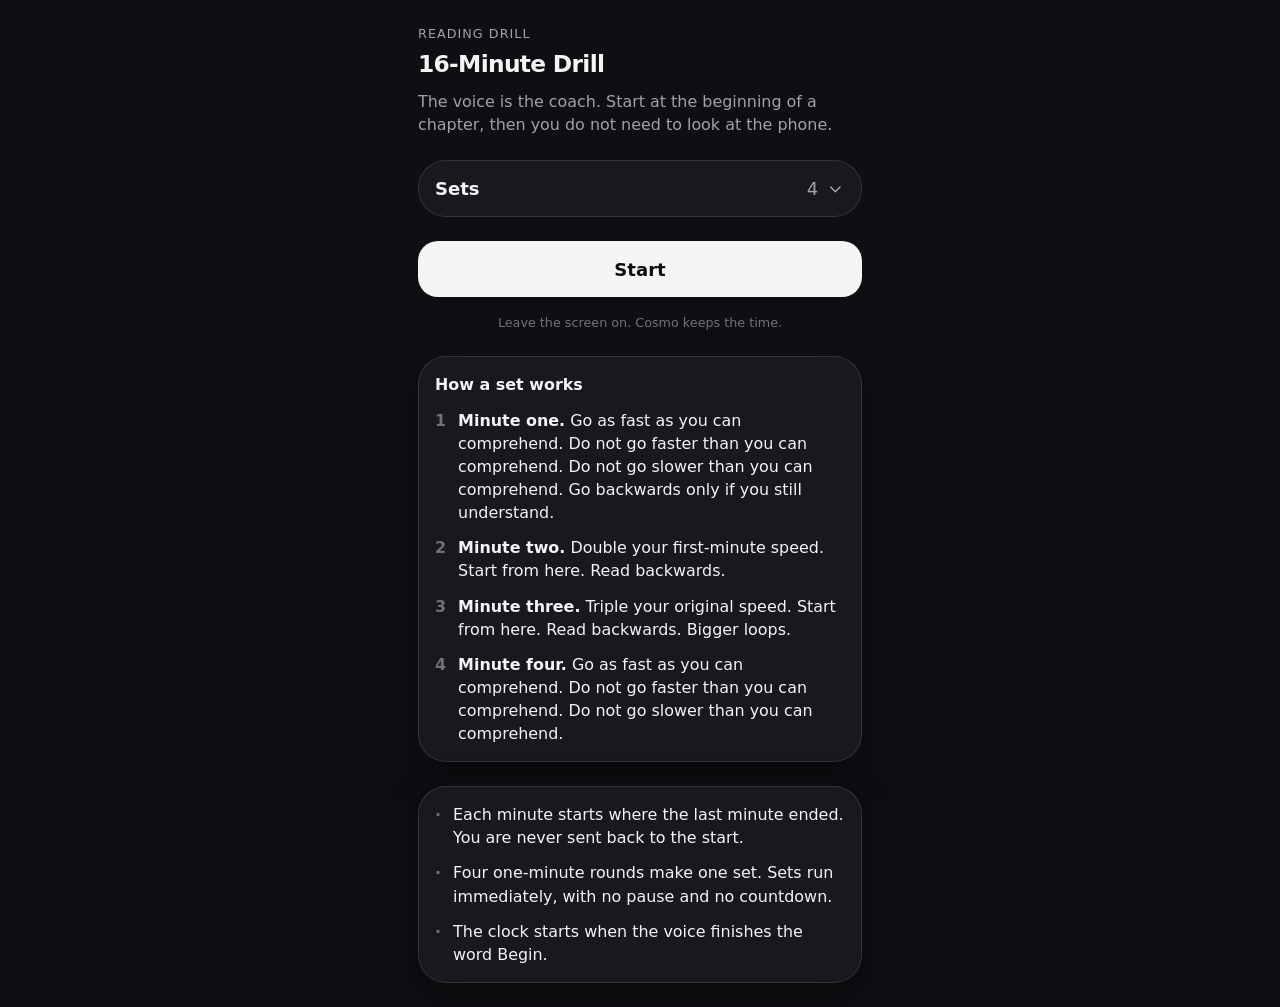
==== index.html @ 3ec26152 "Publish the 16-Minute Drill" ====
<!doctype html>
<html lang="en">
<head>
<meta charset="utf-8">
<meta name="viewport" content="width=device-width, initial-scale=1, viewport-fit=cover">
<meta name="theme-color" content="#0e0f12">
<meta name="apple-mobile-web-app-capable" content="yes">
<meta name="mobile-web-app-capable" content="yes">
<meta name="apple-mobile-web-app-status-bar-style" content="black-translucent">
<meta name="apple-mobile-web-app-title" content="16-Minute Drill">
<title>16-Minute Drill</title>
<meta name="description" content="Howard Berg reading drill. The voice is the coach.">
<link rel="manifest" href="./manifest.webmanifest">
<link rel="icon" href="./favicon.svg" type="image/svg+xml">
<link rel="apple-touch-icon" href="./icon-180.png">
<link rel="stylesheet" href="./app.css">
</head>
<body>
<div id="app"></div>
<script src="./app.js"></script>
<script>
if ("serviceWorker" in navigator) {
  navigator.serviceWorker.register("./sw.js").catch(function () {});
}
</script>
</body>
</html>
---- app.css ----
:root{--bg: #0e0f12;--surface: #17191e;--surface-2: #1e2128;--fg: #f4f4f5;--muted: #a1a1aa;--subtle: #71717a;--border: color-mix(in oklab, var(--fg) 12%, transparent);--danger: #e7b2ad;--shadow: 0 16px 40px color-mix(in oklab, #000 35%, transparent);--radius-sm: 8px;--radius-md: 12px;--radius-lg: 20px;--radius-xl: 28px;--space-1: 4px;--space-2: 8px;--space-3: 12px;--space-4: 16px;--space-5: 24px;--space-6: 32px;--font: -apple-system, BlinkMacSystemFont, "SF Pro Text", "Segoe UI", system-ui, sans-serif;--text-xs: .75rem;--text-sm: .9375rem;--text-md: 1.0625rem;--text-lg: 1.375rem;--text-clock: clamp(4.25rem, 22vw, 6.5rem);--wheel-item: 2.75rem;--motion-fast: .25s;--motion-quick: .15s;--ease: cubic-bezier(.22, 1, .36, 1);color-scheme:dark}*{box-sizing:border-box}html,body{margin:0;min-height:100%;background:var(--bg);color:var(--fg);font-family:var(--font);font-size:var(--text-md);line-height:1.5}body{overscroll-behavior-y:none}button{font:inherit;color:inherit;touch-action:manipulation}.shell{width:min(100%,28rem);min-height:100dvh;margin:0 auto;padding:calc(env(safe-area-inset-top) + var(--space-5)) calc(env(safe-area-inset-right) + var(--space-4)) calc(env(safe-area-inset-bottom) + var(--space-5)) calc(env(safe-area-inset-left) + var(--space-4));display:flex;flex-direction:column;gap:var(--space-5)}.eyebrow{margin:0 0 var(--space-2);color:var(--muted);font-size:var(--text-xs);letter-spacing:.08em;text-transform:uppercase}h1{margin:0;font-size:var(--text-lg);font-weight:600;letter-spacing:-.03em;line-height:1.15}.lede{margin:var(--space-3) 0 0;color:var(--muted);font-size:var(--text-sm);line-height:1.45}.card{background:var(--surface);border:1px solid var(--border);border-radius:var(--radius-xl);padding:var(--space-4);box-shadow:var(--shadow)}.card h2{margin:0 0 var(--space-3);font-size:var(--text-sm);font-weight:600}.rules{margin:0;padding:0;list-style:none;display:flex;flex-direction:column;gap:var(--space-3)}.rules li{display:grid;grid-template-columns:auto 1fr;gap:var(--space-3);color:var(--fg);font-size:var(--text-sm);line-height:1.45}.rules b{font-weight:600}.mark{color:var(--subtle);font-variant-numeric:tabular-nums;font-weight:600}.group{background:var(--surface);border:1px solid var(--border);border-radius:var(--radius-xl);overflow:hidden}.sets-row{width:100%;min-height:3.25rem;padding:0 var(--space-4);display:flex;align-items:center;justify-content:space-between;gap:var(--space-3);background:transparent;border:0;text-align:left}.sets-row:focus-visible,.btn:focus-visible,.wheel-item:focus-visible{outline:2px solid color-mix(in oklab,var(--fg) 70%,transparent);outline-offset:-2px}.sets-label{font-weight:600}.sets-value{display:inline-flex;align-items:center;gap:var(--space-2);color:var(--muted);font-variant-numeric:tabular-nums}.chevron{width:1.1rem;height:1.1rem;transition:transform var(--motion-fast) var(--ease)}.chevron.open{transform:rotate(180deg)}.picker{border-top:1px solid var(--border);padding:var(--space-2) var(--space-3) var(--space-3)}.wheel-wrap{position:relative;height:calc(var(--wheel-item) * 5)}.wheel-band{pointer-events:none;position:absolute;left:0;right:0;top:calc(var(--wheel-item) * 2);height:var(--wheel-item);border-top:1px solid var(--border);border-bottom:1px solid var(--border);display:flex;align-items:center;justify-content:flex-end;padding-right:22%;color:var(--muted);font-size:var(--text-sm)}.wheel{height:100%;overflow-y:auto;scroll-snap-type:y mandatory;scrollbar-width:none;mask-image:linear-gradient(to bottom,transparent,#000 22%,#000 78%,transparent)}.wheel::-webkit-scrollbar{display:none}.wheel-pad{height:calc(var(--wheel-item) * 2)}.wheel-item{scroll-snap-align:center;height:var(--wheel-item);width:100%;border:0;background:transparent;color:var(--subtle);font-size:1.35rem;font-weight:500;font-variant-numeric:tabular-nums}.wheel-item.on{color:var(--fg);font-weight:600}.picker-note{margin:var(--space-2) 0 0;text-align:center;color:var(--muted);font-size:var(--text-sm)}.start{min-height:3.25rem;border:0;border-radius:var(--radius-lg);background:var(--fg);color:var(--bg);font-weight:600;font-size:var(--text-md)}.start:active{transform:scale(.98)}.hint{margin:calc(var(--space-2) * -1) 0 0;text-align:center;color:var(--subtle);font-size:var(--text-xs)}.session{flex:1;display:flex;flex-direction:column;gap:var(--space-4);min-height:0}.meta{display:flex;justify-content:space-between;color:var(--muted);font-size:var(--text-sm);font-weight:600;font-variant-numeric:tabular-nums}.clock-block{text-align:center;padding-top:var(--space-4)}.clock{margin:0;font-size:var(--text-clock);font-weight:520;letter-spacing:-.04em;line-height:1;font-variant-numeric:tabular-nums}.phase{margin:var(--space-3) 0 0;color:var(--muted);font-size:var(--text-sm);font-weight:600}.now{margin:0;font-size:var(--text-md);line-height:1.45;font-weight:500}.minute-list{margin:var(--space-4) 0 0;padding:0;list-style:none;display:flex;flex-direction:column;gap:var(--space-2)}.minute-list li{color:var(--subtle);font-size:var(--text-xs);line-height:1.4}.minute-list li.on{color:var(--fg)}.actions{position:sticky;bottom:calc(env(safe-area-inset-bottom) + var(--space-2));margin-top:auto;display:grid;grid-template-columns:1fr 1fr;gap:var(--space-2);padding-top:var(--space-2);background:var(--bg);z-index:2}.btn{min-height:3rem;border-radius:var(--radius-md);border:1px solid var(--border);background:var(--surface);font-weight:600;font-size:var(--text-sm)}.btn:active{transform:scale(.98)}.btn.danger{grid-column:1 / -1;background:transparent;color:var(--danger);border-color:transparent}@media(prefers-reduced-motion:reduce){.chevron,.start,.btn{transition:none}.start:active,.btn:active{transform:none}}
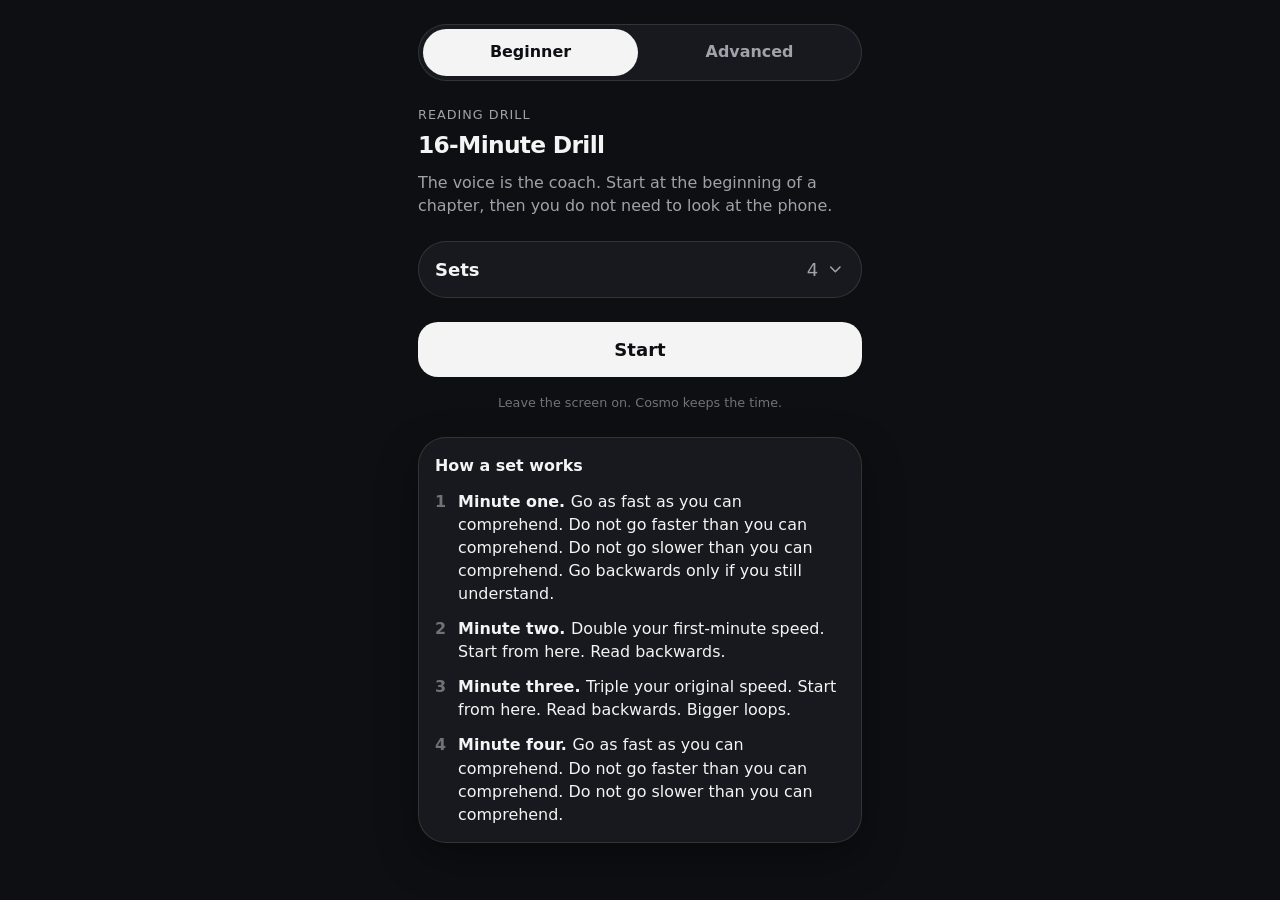
==== commit e12ea84c: "Add the advanced 16-minute drill" ====
--- a/index.html
+++ b/index.html
@@ -10,14 +10,14 @@
 <meta name="apple-mobile-web-app-title" content="16-Minute Drill">
 <title>16-Minute Drill</title>
 <meta name="description" content="Howard Berg reading drill. The voice is the coach.">
-<link rel="manifest" href="./manifest.webmanifest">
+<link rel="manifest" href="./assets/manifest-BF8Q1H_D.webmanifest">
 <link rel="icon" href="./favicon.svg" type="image/svg+xml">
 <link rel="apple-touch-icon" href="./icon-180.png">
-<link rel="stylesheet" href="./app.css">
+  <script type="module" crossorigin src="./assets/index-D1NiiBWx.js"></script>
+  <link rel="stylesheet" crossorigin href="./assets/index-DYLMr-12.css">
 </head>
 <body>
 <div id="app"></div>
-<script src="./app.js"></script>
 <script>
 if ("serviceWorker" in navigator) {
   navigator.serviceWorker.register("./sw.js").catch(function () {});
--- a/assets/index-DYLMr-12.css
+++ b/assets/index-DYLMr-12.css
@@ -0,0 +1,2 @@
+/*! tailwindcss v4.3.3 | MIT License | https://tailwindcss.com */
+@layer theme{:root,:host{--font-sans:"SF Pro Text", -apple-system, BlinkMacSystemFont, "Segoe UI", system-ui, sans-serif;--font-mono:ui-monospace, SFMono-Regular, Menlo, Monaco, Consolas, "Liberation Mono", "Courier New", monospace;--text-xs:.75rem;--text-sm:.875rem;--text-lg:1.125rem;--radius-md:12px;--radius-lg:20px;--radius-xl:28px;--default-font-family:var(--font-sans);--default-mono-font-family:var(--font-mono);--color-bg:#0e0f12;--color-surface:#17191e;--color-surface-2:#1e2128;--color-fg:#f4f4f5;--color-muted:#a1a1aa;--color-subtle:#71717a;--color-danger:#e7b2ad}}@layer base{*,:after,:before,::backdrop{box-sizing:border-box;border:0 solid;margin:0;padding:0}::file-selector-button{box-sizing:border-box;border:0 solid;margin:0;padding:0}html,:host{-webkit-text-size-adjust:100%;tab-size:4;line-height:1.5;font-family:var(--default-font-family,-apple-system, BlinkMacSystemFont, "Segoe UI", Roboto, "Helvetica Neue", "Noto Sans", Arial, sans-serif, "Apple Color Emoji", "Segoe UI Emoji", "Segoe UI Symbol", "Noto Color Emoji");font-feature-settings:var(--default-font-feature-settings,normal);font-variation-settings:var(--default-font-variation-settings,normal);-webkit-tap-highlight-color:transparent}hr{height:0;color:inherit;border-top-width:1px}abbr:where([title]){-webkit-text-decoration:underline dotted;text-decoration:underline dotted}h1,h2,h3,h4,h5,h6{font-size:inherit;font-weight:inherit}a{color:inherit;-webkit-text-decoration:inherit;-webkit-text-decoration:inherit;-webkit-text-decoration:inherit;-webkit-text-decoration:inherit;text-decoration:inherit}b,strong{font-weight:bolder}code,kbd,samp,pre{font-family:var(--default-mono-font-family,ui-monospace, SFMono-Regular, Menlo, Monaco, Consolas, "Liberation Mono", "Courier New", monospace);font-feature-settings:var(--default-mono-font-feature-settings,normal);font-variation-settings:var(--default-mono-font-variation-settings,normal);font-size:1em}small{font-size:80%}sub,sup{vertical-align:baseline;font-size:75%;line-height:0;position:relative}sub{bottom:-.25em}sup{top:-.5em}table{text-indent:0;border-color:inherit;border-collapse:collapse}:-moz-focusring:where(:not(iframe)){outline:auto}progress{vertical-align:baseline}summary{display:list-item}ol,ul,menu{list-style:none}img,svg,video,canvas,audio,iframe,embed,object{vertical-align:middle;display:block}img,video{max-width:100%;height:auto}button,input,select,optgroup,textarea{font:inherit;font-feature-settings:inherit;font-variation-settings:inherit;letter-spacing:inherit;color:inherit;opacity:1;background-color:#0000;border-radius:0}::file-selector-button{font:inherit;font-feature-settings:inherit;font-variation-settings:inherit;letter-spacing:inherit;color:inherit;opacity:1;background-color:#0000;border-radius:0}:where(select:is([multiple],[size])) optgroup{font-weight:bolder}:where(select:is([multiple],[size])) optgroup option{padding-inline-start:20px}::file-selector-button{margin-inline-end:4px}::placeholder{opacity:1}@supports (not ((-webkit-appearance:-apple-pay-button))) or (contain-intrinsic-size:1px){::placeholder{color:currentColor}@supports (color:color-mix(in lab, red, red)){::placeholder{color:color-mix(in oklab, currentcolor 50%, transparent)}}}textarea{resize:vertical}::-webkit-search-decoration{-webkit-appearance:none}::-webkit-date-and-time-value{min-height:1lh;text-align:inherit}::-webkit-datetime-edit{display:inline-flex}::-webkit-datetime-edit-fields-wrapper{padding:0}::-webkit-datetime-edit{padding-block:0}::-webkit-datetime-edit-year-field{padding-block:0}::-webkit-datetime-edit-month-field{padding-block:0}::-webkit-datetime-edit-day-field{padding-block:0}::-webkit-datetime-edit-hour-field{padding-block:0}::-webkit-datetime-edit-minute-field{padding-block:0}::-webkit-datetime-edit-second-field{padding-block:0}::-webkit-datetime-edit-millisecond-field{padding-block:0}::-webkit-datetime-edit-meridiem-field{padding-block:0}::-webkit-calendar-picker-indicator{line-height:1}:-moz-ui-invalid{box-shadow:none}button,input:where([type=button],[type=reset],[type=submit]){appearance:button}::file-selector-button{appearance:button}::-webkit-inner-spin-button{height:auto}::-webkit-outer-spin-button{height:auto}[hidden]:where(:not([hidden=until-found])){display:none!important}button:not(:disabled),[role=button]:not(:disabled){cursor:pointer}}@layer components,utilities;:root{--bg:var(--color-bg);--surface:var(--color-surface);--surface-2:var(--color-surface-2);--fg:var(--color-fg);--muted:var(--color-muted);--subtle:var(--color-subtle);--danger:var(--color-danger);--border:var(--fg)}@supports (color:color-mix(in lab, red, red)){:root{--border:color-mix(in oklab, var(--fg) 12%, transparent)}}:root{--shadow:0 16px 40px oklab(0% none none/.35);--radius-sm:8px;--radius-md:12px;--radius-lg:20px;--radius-xl:28px;--space-1:4px;--space-2:8px;--space-3:12px;--space-4:16px;--space-5:24px;--space-6:32px;--font:var(--font-sans);--text-xs:.75rem;--text-sm:.9375rem;--text-md:1.0625rem;--text-lg:1.375rem;--text-clock:clamp(4.25rem, 22vw, 6.5rem);--wheel-item:2.75rem;--motion-fast:.25s;--ease:cubic-bezier(.22, 1, .36, 1);--lightningcss-light: ;--lightningcss-dark:initial;color-scheme:dark}*{box-sizing:border-box}html,body{background:var(--bg);min-height:100%;color:var(--fg);font-family:var(--font);font-size:var(--text-md);margin:0;line-height:1.5}body{overscroll-behavior-y:none}button{font:inherit;color:inherit;touch-action:manipulation}.shell{width:min(100%,28rem);min-height:100dvh;padding:calc(env(safe-area-inset-top) + var(--space-5)) calc(env(safe-area-inset-right) + var(--space-4)) calc(env(safe-area-inset-bottom) + var(--space-5)) calc(env(safe-area-inset-left) + var(--space-4));gap:var(--space-5);flex-direction:column;margin:0 auto;display:flex}.modes{background:var(--surface);border:1px solid var(--border);border-radius:999px;grid-template-columns:1fr 1fr;gap:4px;padding:4px;display:grid}.modes button{min-height:2.75rem;color:var(--muted);font-weight:600;font-size:var(--text-sm);background:0 0;border:0;border-radius:999px}.modes button.on{background:var(--fg);color:var(--bg)}.eyebrow{margin:0 0 var(--space-2);color:var(--muted);font-size:var(--text-xs);letter-spacing:.08em;text-transform:uppercase}h1{font-size:var(--text-lg);letter-spacing:-.03em;margin:0;font-weight:600;line-height:1.15}.lede{margin:var(--space-3) 0 0;color:var(--muted);font-size:var(--text-sm);line-height:1.45}.card{background:var(--surface);border:1px solid var(--border);border-radius:var(--radius-xl);padding:var(--space-4);box-shadow:var(--shadow)}.card h2{margin:0 0 var(--space-3);font-size:var(--text-sm);font-weight:600}.rules,.hold-steps{gap:var(--space-3);flex-direction:column;margin:0;padding:0;list-style:none;display:flex}.hold-steps{margin-top:var(--space-4);gap:var(--space-2)}.rules li,.hold-steps li{gap:var(--space-3);color:var(--fg);font-size:var(--text-sm);grid-template-columns:auto 1fr;line-height:1.45;display:grid}.rules b{font-weight:600}.mark{color:var(--subtle);font-variant-numeric:tabular-nums;font-weight:600}.fine{margin:var(--space-4) 0 0;color:var(--muted);font-size:var(--text-sm);line-height:1.45}.group{background:var(--surface);border:1px solid var(--border);border-radius:var(--radius-xl);overflow:hidden}.sets-row{width:100%;min-height:3.25rem;padding:0 var(--space-4);justify-content:space-between;align-items:center;gap:var(--space-3);text-align:left;background:0 0;border:0;display:flex}.sets-row:focus-visible,.btn:focus-visible,.wheel-item:focus-visible,.modes button:focus-visible,.start:focus-visible,.ready:focus-visible{outline:2px solid var(--fg)}@supports (color:color-mix(in lab, red, red)){.sets-row:focus-visible,.btn:focus-visible,.wheel-item:focus-visible,.modes button:focus-visible,.start:focus-visible,.ready:focus-visible{outline:2px solid color-mix(in oklab, var(--fg) 70%, transparent)}}.sets-row:focus-visible,.btn:focus-visible,.wheel-item:focus-visible,.modes button:focus-visible,.start:focus-visible,.ready:focus-visible{outline-offset:-2px}.sets-label{font-weight:600}.sets-value{align-items:center;gap:var(--space-2);color:var(--muted);font-variant-numeric:tabular-nums;display:inline-flex}.chevron{width:1.1rem;height:1.1rem;transition:transform var(--motion-fast) var(--ease)}.chevron.open{transform:rotate(180deg)}.picker{border-top:1px solid var(--border);padding:var(--space-2) var(--space-3) var(--space-3)}.wheel-wrap{height:calc(var(--wheel-item) * 5);position:relative}.wheel-band{pointer-events:none;left:0;right:0;top:calc(var(--wheel-item) * 2);height:var(--wheel-item);border-top:1px solid var(--border);border-bottom:1px solid var(--border);color:var(--muted);font-size:var(--text-sm);justify-content:flex-end;align-items:center;padding-right:22%;display:flex;position:absolute}.wheel{scroll-snap-type:y mandatory;scrollbar-width:none;height:100%;overflow-y:auto;-webkit-mask-image:linear-gradient(#0000,#000 22% 78%,#0000);mask-image:linear-gradient(#0000,#000 22% 78%,#0000)}.wheel::-webkit-scrollbar{display:none}.wheel-pad{height:calc(var(--wheel-item) * 2)}.wheel-item{scroll-snap-align:center;height:var(--wheel-item);width:100%;color:var(--subtle);font-variant-numeric:tabular-nums;background:0 0;border:0;font-size:1.35rem;font-weight:500}.wheel-item.on{color:var(--fg);font-weight:600}.picker-note{margin:var(--space-2) 0 0;text-align:center;color:var(--muted);font-size:var(--text-sm)}.start,.ready{border-radius:var(--radius-lg);background:var(--fg);min-height:3.25rem;color:var(--bg);font-weight:600;font-size:var(--text-md);border:0}.start:active,.ready:active,.btn:active,.modes button:active{transform:scale(.98)}.hint{margin:calc(var(--space-2) * -1) 0 0;text-align:center;color:var(--subtle);font-size:var(--text-xs)}.session{gap:var(--space-4);flex-direction:column;flex:1;min-height:0;display:flex}.meta{justify-content:space-between;gap:var(--space-3);color:var(--muted);font-size:var(--text-sm);font-variant-numeric:tabular-nums;font-weight:600;display:flex}.clock-block{text-align:center;padding-top:var(--space-4)}.clock{font-size:var(--text-clock);letter-spacing:-.04em;font-variant-numeric:tabular-nums;margin:0;font-weight:520;line-height:1}.phase{margin:var(--space-3) 0 0;color:var(--muted);font-size:var(--text-sm);font-weight:600}.now{font-size:var(--text-md);margin:0;font-weight:500;line-height:1.45}.minute-list{margin:var(--space-4) 0 0;gap:var(--space-2);flex-direction:column;padding:0;list-style:none;display:flex}.minute-list li{color:var(--subtle);font-size:var(--text-xs);line-height:1.4}.minute-list li.on{color:var(--fg)}.clips{margin:0 0 var(--space-4);align-items:center;display:flex}.clip-cell{flex:1;align-items:center;display:flex}.clip-cell:first-child{flex:none}.clip-line{background:var(--border);flex:1;height:2px;margin:0 8px}.clip-dot{border:1px solid var(--border);width:2rem;height:2rem;color:var(--subtle);background:var(--surface-2);font-size:var(--text-xs);border-radius:999px;place-items:center;font-weight:600;display:grid}.clip-dot.on{background:var(--fg);color:var(--bg);border-color:var(--fg)}.actions{bottom:calc(env(safe-area-inset-bottom) + var(--space-2));gap:var(--space-2);padding-top:var(--space-2);background:var(--bg);z-index:2;grid-template-columns:1fr 1fr;margin-top:auto;display:grid;position:sticky}.btn{border-radius:var(--radius-md);border:1px solid var(--border);background:var(--surface);min-height:3rem;font-weight:600;font-size:var(--text-sm)}.btn.danger{color:var(--danger);background:0 0;border-color:#0000;grid-column:1/-1}.actions.hold .ready{grid-column:1/-1}.actions.hold .btn.danger{grid-column:auto}@media (prefers-reduced-motion:reduce){.chevron,.start,.btn,.ready,.modes button{transition:none}.start:active,.btn:active,.ready:active,.modes button:active{transform:none}}
